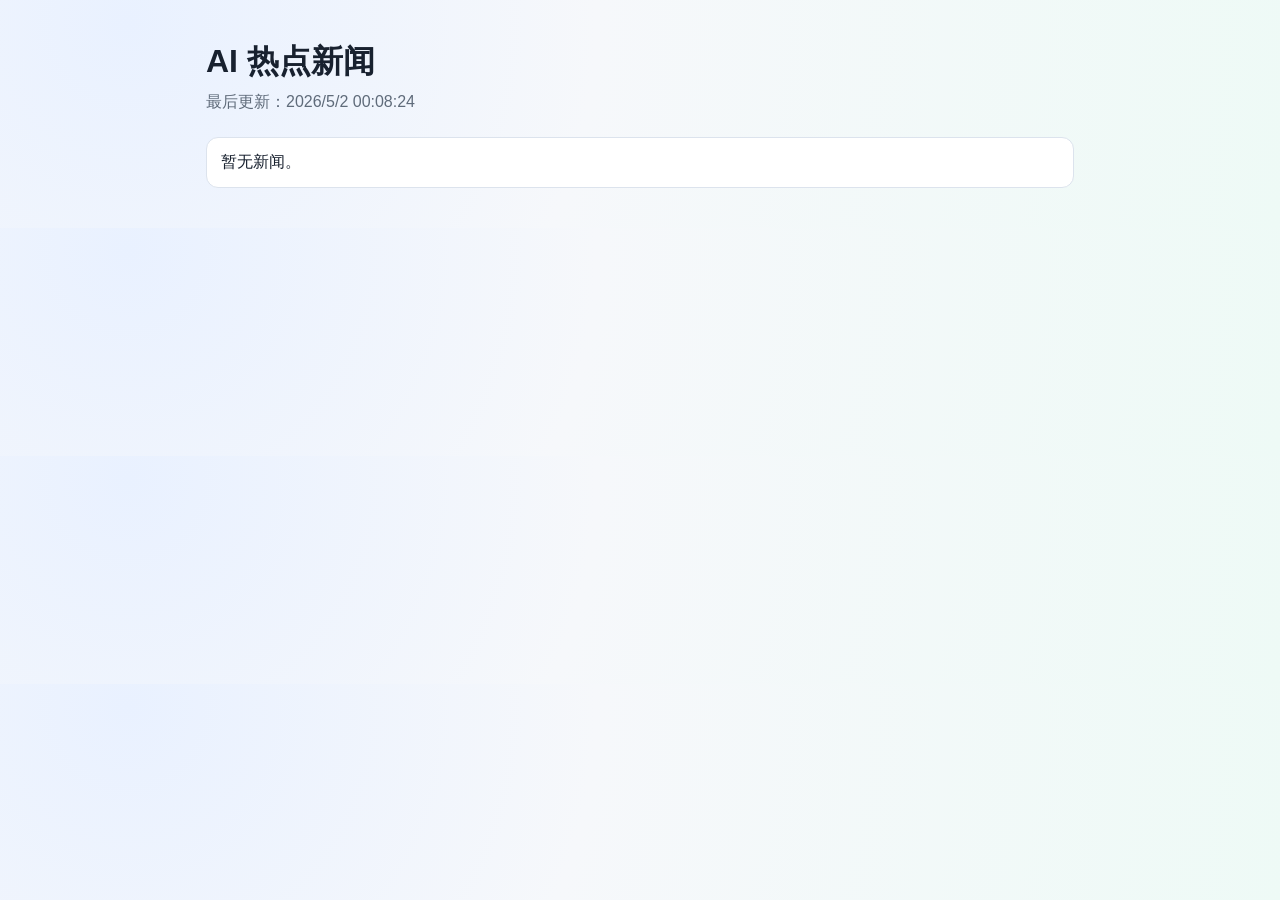
==== site/index.html @ 2c5cf378 "aifront:first patch" ====
<!doctype html>
<html lang="zh-CN">
  <head>
    <meta charset="UTF-8" />
    <meta name="viewport" content="width=device-width, initial-scale=1.0" />
    <title>AI 热点新闻</title>
    <link rel="stylesheet" href="styles.css" />
  </head>
  <body>
    <main class="container">
      <header>
        <h1>AI 热点新闻</h1>
        <p id="last-updated">加载中...</p>
      </header>

      <section>
        <ul id="news-list" class="news-list"></ul>
      </section>
    </main>

    <script src="app.js"></script>
  </body>
</html>
---- site/styles.css ----
:root {
  --bg: #f6f8fb;
  --card: #ffffff;
  --text: #18212f;
  --muted: #5f6b7a;
  --primary: #0b66ff;
  --border: #dce3ed;
}

* {
  box-sizing: border-box;
}

body {
  margin: 0;
  font-family: "Noto Sans SC", "PingFang SC", "Microsoft YaHei", sans-serif;
  color: var(--text);
  background: radial-gradient(circle at 10% 10%, #e9f1ff 0%, var(--bg) 40%, #eefaf6 100%);
}

.container {
  max-width: 900px;
  margin: 0 auto;
  padding: 40px 16px;
}

h1 {
  margin: 0;
  font-size: 2rem;
}

#last-updated {
  margin-top: 8px;
  color: var(--muted);
}

.news-list {
  list-style: none;
  padding: 0;
  margin: 24px 0 0;
  display: grid;
  gap: 12px;
}

.news-list li {
  background: var(--card);
  border: 1px solid var(--border);
  border-radius: 12px;
  padding: 14px;
}

.news-list a {
  color: var(--text);
  text-decoration: none;
  font-weight: 600;
}

.news-list a:hover {
  color: var(--primary);
}

.meta {
  margin-top: 6px;
  font-size: 0.9rem;
  color: var(--muted);
}
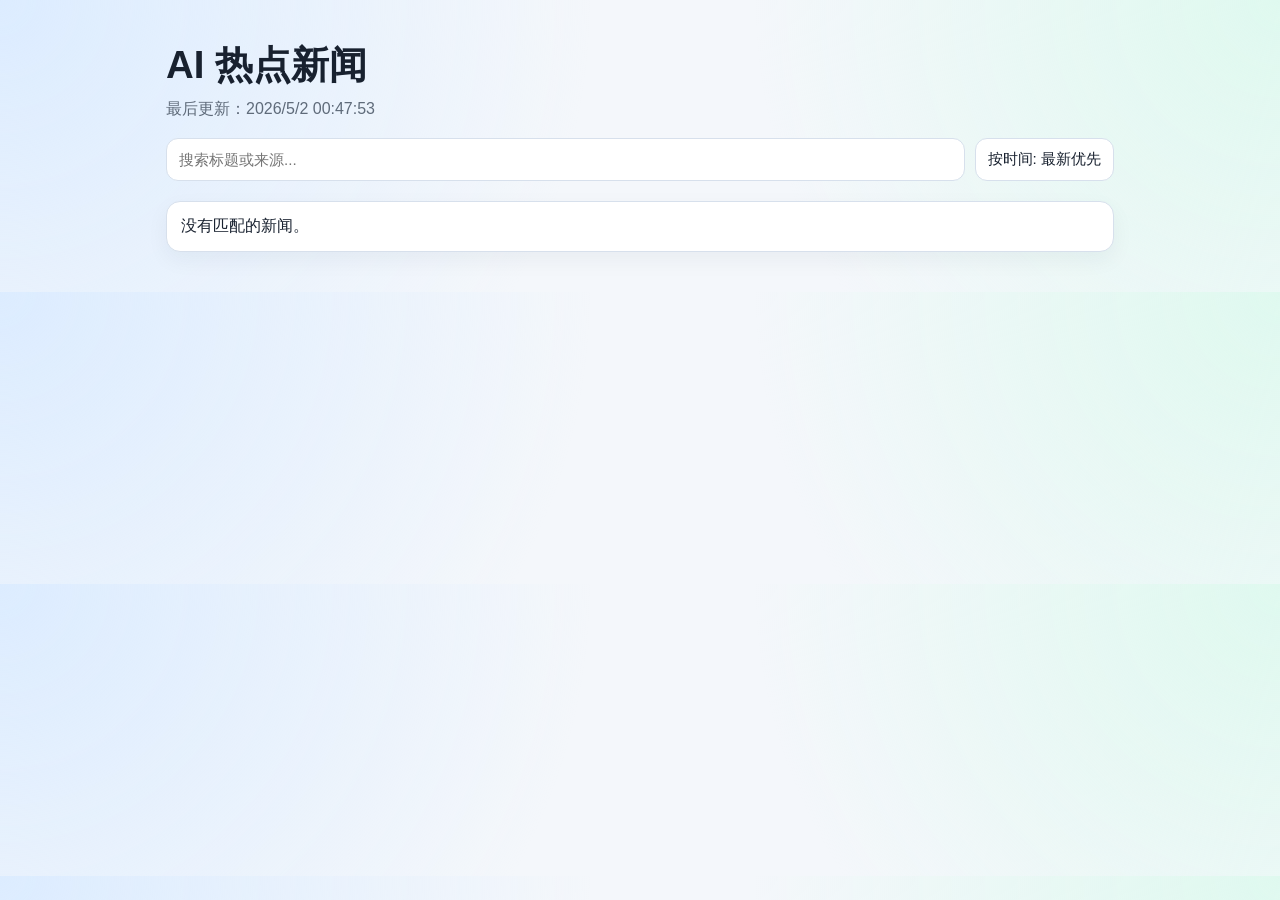
==== commit 3841388c: "修复" ====
--- a/site/index.html
+++ b/site/index.html
@@ -8,10 +8,15 @@
   </head>
   <body>
     <main class="container">
-      <header>
+      <header class="hero">
         <h1>AI 热点新闻</h1>
         <p id="last-updated">加载中...</p>
       </header>
+
+      <section class="toolbar" aria-label="新闻筛选">
+        <input id="search-input" type="search" placeholder="搜索标题或来源..." autocomplete="off" />
+        <button id="sort-btn" type="button" data-sort="desc">按时间: 最新优先</button>
+      </section>
 
       <section>
         <ul id="news-list" class="news-list"></ul>
--- a/site/styles.css
+++ b/site/styles.css
@@ -1,10 +1,11 @@
 :root {
-  --bg: #f6f8fb;
+  --bg: #f4f7fb;
   --card: #ffffff;
   --text: #18212f;
   --muted: #5f6b7a;
-  --primary: #0b66ff;
-  --border: #dce3ed;
+  --primary: #0a66ff;
+  --border: #d7e0ec;
+  --chip: #ecf3ff;
 }
 
 * {
@@ -13,20 +14,27 @@
 
 body {
   margin: 0;
+  color: var(--text);
+  background:
+    radial-gradient(circle at 0% 0%, #dcecff 0%, transparent 45%),
+    radial-gradient(circle at 100% 0%, #dff9ef 0%, transparent 40%),
+    var(--bg);
   font-family: "Noto Sans SC", "PingFang SC", "Microsoft YaHei", sans-serif;
-  color: var(--text);
-  background: radial-gradient(circle at 10% 10%, #e9f1ff 0%, var(--bg) 40%, #eefaf6 100%);
 }
 
 .container {
-  max-width: 900px;
+  max-width: 980px;
   margin: 0 auto;
   padding: 40px 16px;
 }
 
+.hero {
+  margin-bottom: 18px;
+}
+
 h1 {
   margin: 0;
-  font-size: 2rem;
+  font-size: clamp(1.7rem, 3.8vw, 2.4rem);
 }
 
 #last-updated {
@@ -34,10 +42,41 @@
   color: var(--muted);
 }
 
+.toolbar {
+  display: grid;
+  grid-template-columns: 1fr auto;
+  gap: 10px;
+  margin: 0 0 20px;
+}
+
+.toolbar input,
+.toolbar button {
+  border: 1px solid var(--border);
+  border-radius: 12px;
+  padding: 10px 12px;
+  font-size: 0.95rem;
+  background: var(--card);
+  color: var(--text);
+}
+
+.toolbar input:focus {
+  outline: 2px solid #b5d0ff;
+  border-color: #7caeff;
+}
+
+.toolbar button {
+  cursor: pointer;
+  white-space: nowrap;
+}
+
+.toolbar button:hover {
+  border-color: #7caeff;
+}
+
 .news-list {
   list-style: none;
   padding: 0;
-  margin: 24px 0 0;
+  margin: 0;
   display: grid;
   gap: 12px;
 }
@@ -45,14 +84,16 @@
 .news-list li {
   background: var(--card);
   border: 1px solid var(--border);
-  border-radius: 12px;
+  border-radius: 14px;
   padding: 14px;
+  box-shadow: 0 8px 22px rgba(20, 35, 60, 0.05);
 }
 
 .news-list a {
   color: var(--text);
   text-decoration: none;
-  font-weight: 600;
+  font-weight: 700;
+  line-height: 1.45;
 }
 
 .news-list a:hover {
@@ -60,7 +101,21 @@
 }
 
 .meta {
-  margin-top: 6px;
-  font-size: 0.9rem;
+  margin-top: 8px;
+  display: inline-block;
+  background: var(--chip);
+  padding: 3px 8px;
+  border-radius: 999px;
+  font-size: 0.86rem;
   color: var(--muted);
 }
+
+@media (max-width: 680px) {
+  .container {
+    padding-top: 28px;
+  }
+
+  .toolbar {
+    grid-template-columns: 1fr;
+  }
+}
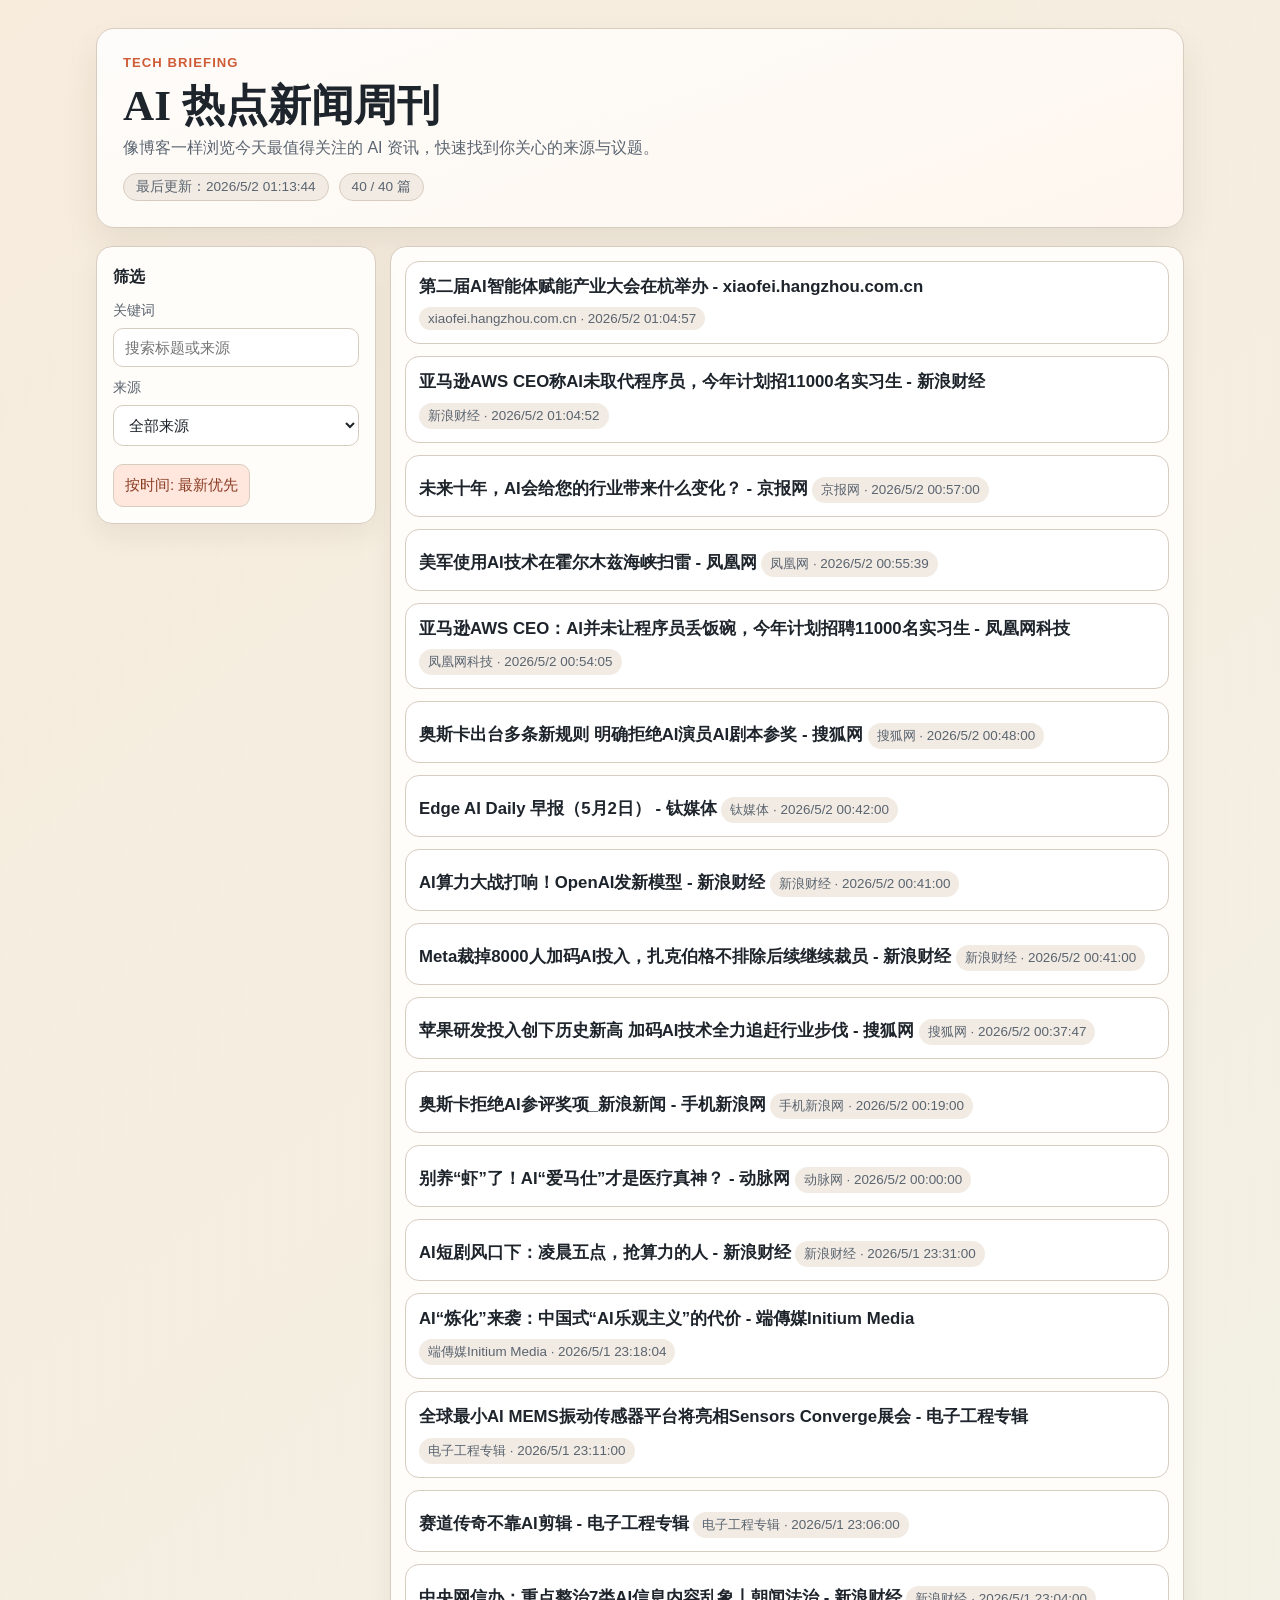
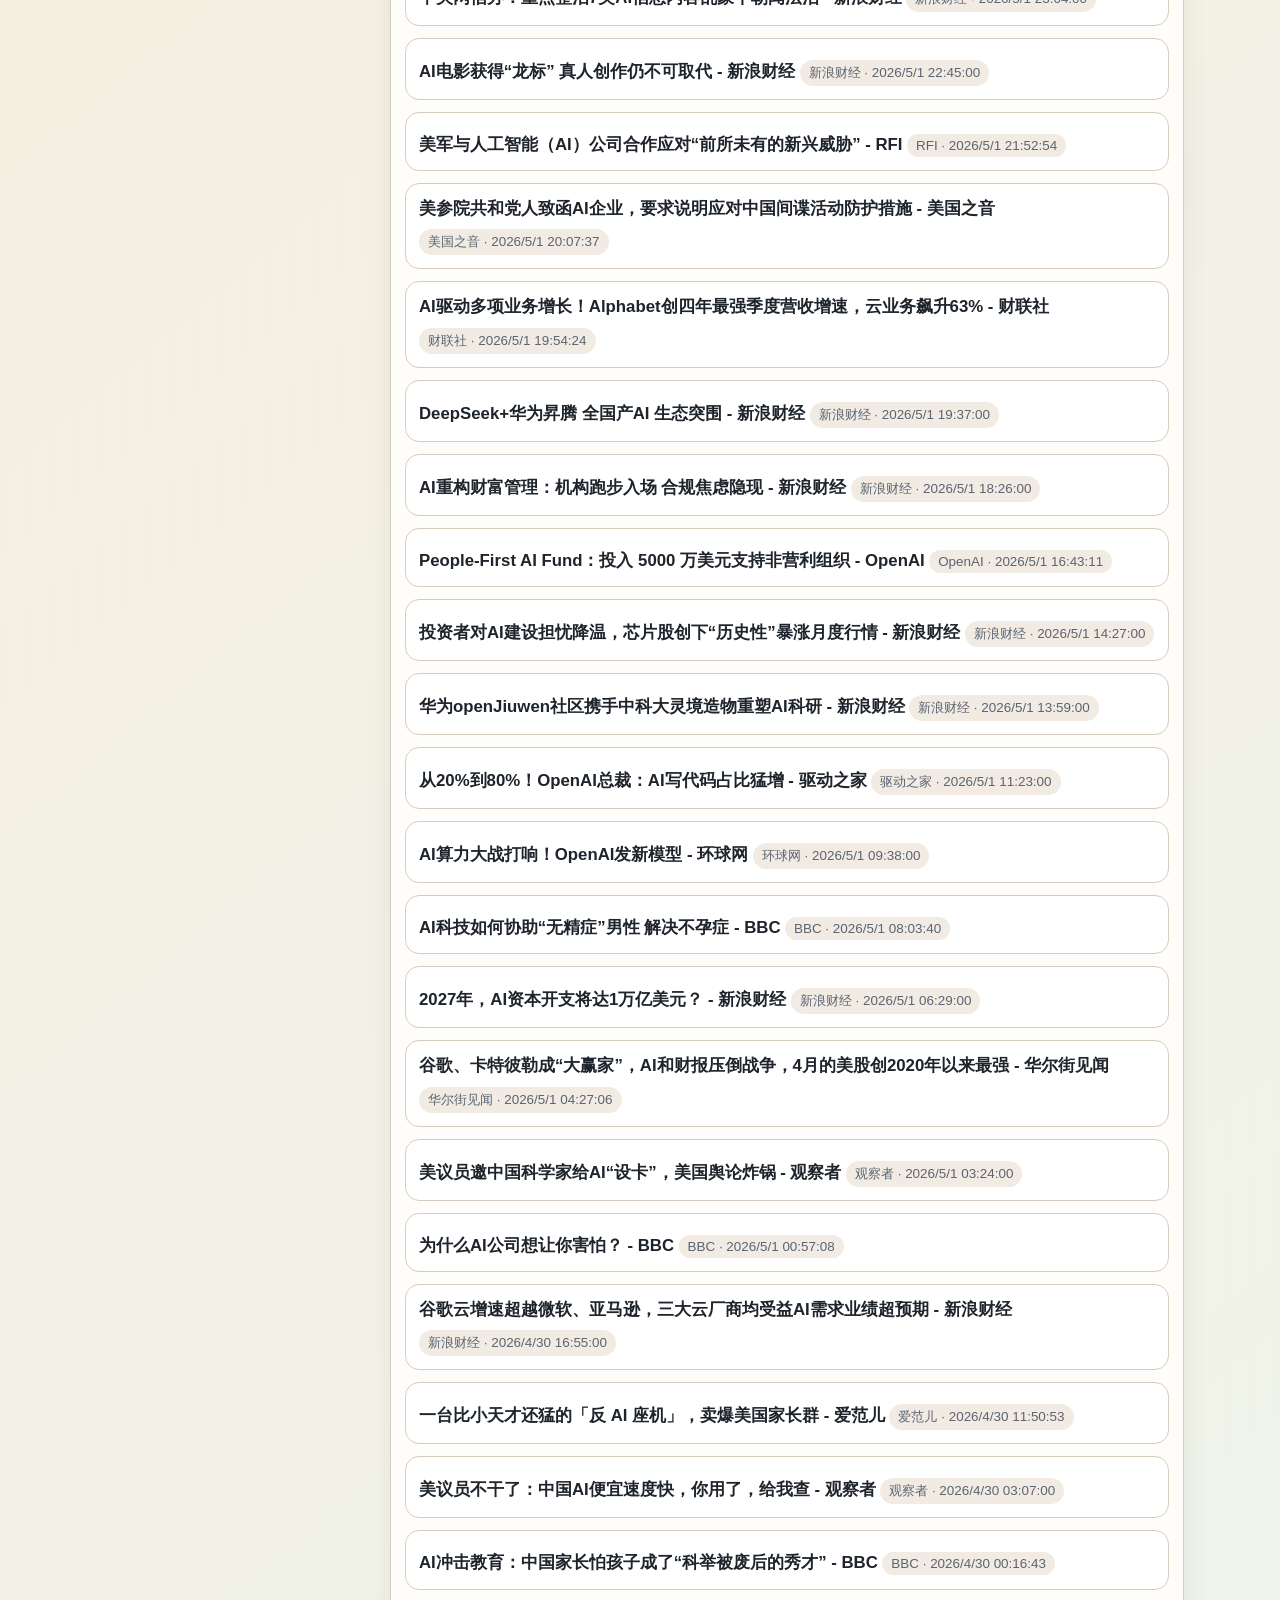
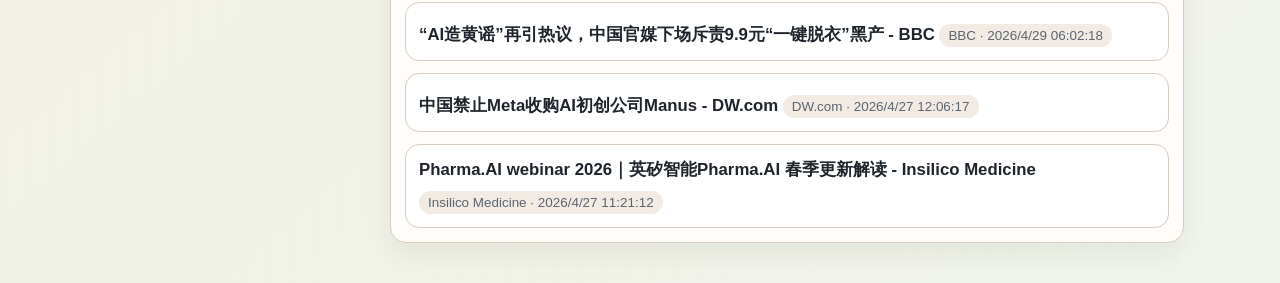
==== commit b6f33686: "feat: redesign site with blog-style layout" ====
--- a/site/index.html
+++ b/site/index.html
@@ -3,23 +3,40 @@
   <head>
     <meta charset="UTF-8" />
     <meta name="viewport" content="width=device-width, initial-scale=1.0" />
-    <title>AI 热点新闻</title>
+    <title>AI 热点新闻周刊</title>
     <link rel="stylesheet" href="styles.css" />
   </head>
   <body>
-    <main class="container">
-      <header class="hero">
-        <h1>AI 热点新闻</h1>
-        <p id="last-updated">加载中...</p>
-      </header>
-
-      <section class="toolbar" aria-label="新闻筛选">
-        <input id="search-input" type="search" placeholder="搜索标题或来源..." autocomplete="off" />
-        <button id="sort-btn" type="button" data-sort="desc">按时间: 最新优先</button>
+    <main class="page">
+      <section class="hero">
+        <p class="kicker">Tech Briefing</p>
+        <h1>AI 热点新闻周刊</h1>
+        <p class="intro">像博客一样浏览今天最值得关注的 AI 资讯，快速找到你关心的来源与议题。</p>
+        <div class="hero-meta">
+          <span id="last-updated">加载中...</span>
+          <span id="total-count">0 篇</span>
+        </div>
       </section>
 
-      <section>
-        <ul id="news-list" class="news-list"></ul>
+      <section class="layout">
+        <aside class="sidebar">
+          <h2>筛选</h2>
+          <label>
+            <span>关键词</span>
+            <input id="search-input" type="search" placeholder="搜索标题或来源" autocomplete="off" />
+          </label>
+          <label>
+            <span>来源</span>
+            <select id="source-select">
+              <option value="all">全部来源</option>
+            </select>
+          </label>
+          <button id="sort-btn" type="button" data-sort="desc">按时间: 最新优先</button>
+        </aside>
+
+        <section class="feed" aria-label="新闻列表">
+          <ul id="news-list" class="news-list"></ul>
+        </section>
       </section>
     </main>
 
--- a/site/styles.css
+++ b/site/styles.css
@@ -1,11 +1,12 @@
 :root {
-  --bg: #f4f7fb;
-  --card: #ffffff;
-  --text: #18212f;
-  --muted: #5f6b7a;
-  --primary: #0a66ff;
-  --border: #d7e0ec;
-  --chip: #ecf3ff;
+  --bg: #f4efe6;
+  --panel: #fffdf9;
+  --ink: #1e242b;
+  --muted: #5a6470;
+  --line: #d7ccc0;
+  --accent: #cf5c36;
+  --accent-soft: #ffe7de;
+  --tag: #f2ebe3;
 }
 
 * {
@@ -14,108 +15,185 @@
 
 body {
   margin: 0;
-  color: var(--text);
+  color: var(--ink);
+  font-family: "Source Han Sans SC", "PingFang SC", "Segoe UI", sans-serif;
   background:
-    radial-gradient(circle at 0% 0%, #dcecff 0%, transparent 45%),
-    radial-gradient(circle at 100% 0%, #dff9ef 0%, transparent 40%),
-    var(--bg);
-  font-family: "Noto Sans SC", "PingFang SC", "Microsoft YaHei", sans-serif;
+    linear-gradient(140deg, rgba(247, 234, 217, 0.8), rgba(238, 245, 235, 0.75)),
+    repeating-linear-gradient(90deg, rgba(0, 0, 0, 0.02), rgba(0, 0, 0, 0.02) 1px, transparent 1px, transparent 24px),
+    #f6f1e9;
 }
 
-.container {
-  max-width: 980px;
+.page {
+  max-width: 1120px;
   margin: 0 auto;
-  padding: 40px 16px;
+  padding: 28px 16px 40px;
 }
 
 .hero {
-  margin-bottom: 18px;
+  border: 1px solid var(--line);
+  background: linear-gradient(160deg, rgba(255, 255, 255, 0.85), rgba(255, 247, 239, 0.95));
+  border-radius: 18px;
+  padding: 26px;
+  box-shadow: 0 18px 34px rgba(48, 35, 22, 0.08);
+}
+
+.kicker {
+  margin: 0;
+  letter-spacing: 0.08em;
+  text-transform: uppercase;
+  color: var(--accent);
+  font-weight: 700;
+  font-size: 0.82rem;
 }
 
 h1 {
-  margin: 0;
-  font-size: clamp(1.7rem, 3.8vw, 2.4rem);
+  margin: 10px 0 6px;
+  font-family: "Noto Serif SC", "Source Han Serif SC", "Songti SC", serif;
+  font-size: clamp(1.9rem, 4vw, 2.7rem);
+  line-height: 1.2;
 }
 
-#last-updated {
-  margin-top: 8px;
+.intro {
+  margin: 0;
+  color: var(--muted);
+  max-width: 760px;
+}
+
+.hero-meta {
+  margin-top: 14px;
+  display: flex;
+  gap: 10px;
+  flex-wrap: wrap;
+}
+
+.hero-meta span {
+  border: 1px solid var(--line);
+  background: var(--tag);
+  border-radius: 999px;
+  padding: 4px 12px;
+  font-size: 0.85rem;
   color: var(--muted);
 }
 
-.toolbar {
+.layout {
+  margin-top: 18px;
   display: grid;
-  grid-template-columns: 1fr auto;
-  gap: 10px;
-  margin: 0 0 20px;
+  grid-template-columns: 280px minmax(0, 1fr);
+  gap: 14px;
+  align-items: start;
 }
 
-.toolbar input,
-.toolbar button {
-  border: 1px solid var(--border);
-  border-radius: 12px;
-  padding: 10px 12px;
-  font-size: 0.95rem;
-  background: var(--card);
-  color: var(--text);
+.sidebar,
+.feed {
+  background: var(--panel);
+  border: 1px solid var(--line);
+  border-radius: 16px;
+  box-shadow: 0 12px 26px rgba(39, 29, 19, 0.06);
 }
 
-.toolbar input:focus {
-  outline: 2px solid #b5d0ff;
-  border-color: #7caeff;
+.sidebar {
+  padding: 16px;
+  position: sticky;
+  top: 12px;
 }
 
-.toolbar button {
-  cursor: pointer;
-  white-space: nowrap;
+.sidebar h2 {
+  margin: 4px 0 14px;
+  font-size: 1rem;
 }
 
-.toolbar button:hover {
-  border-color: #7caeff;
+.sidebar label {
+  display: grid;
+  gap: 8px;
+  margin-bottom: 12px;
+}
+
+.sidebar span {
+  font-size: 0.85rem;
+  color: var(--muted);
+}
+
+.sidebar input,
+.sidebar select,
+.sidebar button {
+  border: 1px solid var(--line);
+  border-radius: 10px;
+  padding: 10px 11px;
+  font-size: 0.95rem;
+  background: #fff;
+  color: var(--ink);
+}
+
+.sidebar input:focus,
+.sidebar select:focus {
+  outline: 2px solid #f7bb9d;
+  border-color: #e49d7d;
+}
+
+.sidebar button {
+  margin-top: 6px;
+  background: var(--accent-soft);
+  color: #8a3c23;
+  cursor: pointer;
+}
+
+.sidebar button:hover {
+  background: #ffd7ca;
+}
+
+.feed {
+  padding: 14px;
 }
 
 .news-list {
   list-style: none;
+  margin: 0;
   padding: 0;
-  margin: 0;
   display: grid;
   gap: 12px;
 }
 
 .news-list li {
-  background: var(--card);
-  border: 1px solid var(--border);
+  border: 1px solid var(--line);
   border-radius: 14px;
-  padding: 14px;
-  box-shadow: 0 8px 22px rgba(20, 35, 60, 0.05);
+  background: #fff;
+  padding: 13px;
+  transition: transform 0.2s ease, box-shadow 0.2s ease;
+}
+
+.news-list li:hover {
+  transform: translateY(-2px);
+  box-shadow: 0 10px 20px rgba(70, 45, 19, 0.1);
 }
 
 .news-list a {
-  color: var(--text);
   text-decoration: none;
+  color: var(--ink);
+  font-size: 1.05rem;
+  line-height: 1.45;
   font-weight: 700;
-  line-height: 1.45;
 }
 
 .news-list a:hover {
-  color: var(--primary);
+  color: var(--accent);
 }
 
 .meta {
   margin-top: 8px;
   display: inline-block;
-  background: var(--chip);
-  padding: 3px 8px;
   border-radius: 999px;
-  font-size: 0.86rem;
+  background: var(--tag);
   color: var(--muted);
+  font-size: 0.84rem;
+  padding: 4px 9px;
 }
 
-@media (max-width: 680px) {
-  .container {
-    padding-top: 28px;
+@media (max-width: 900px) {
+  .layout {
+    grid-template-columns: 1fr;
   }
 
-  .toolbar {
-    grid-template-columns: 1fr;
+  .sidebar {
+    position: static;
   }
 }
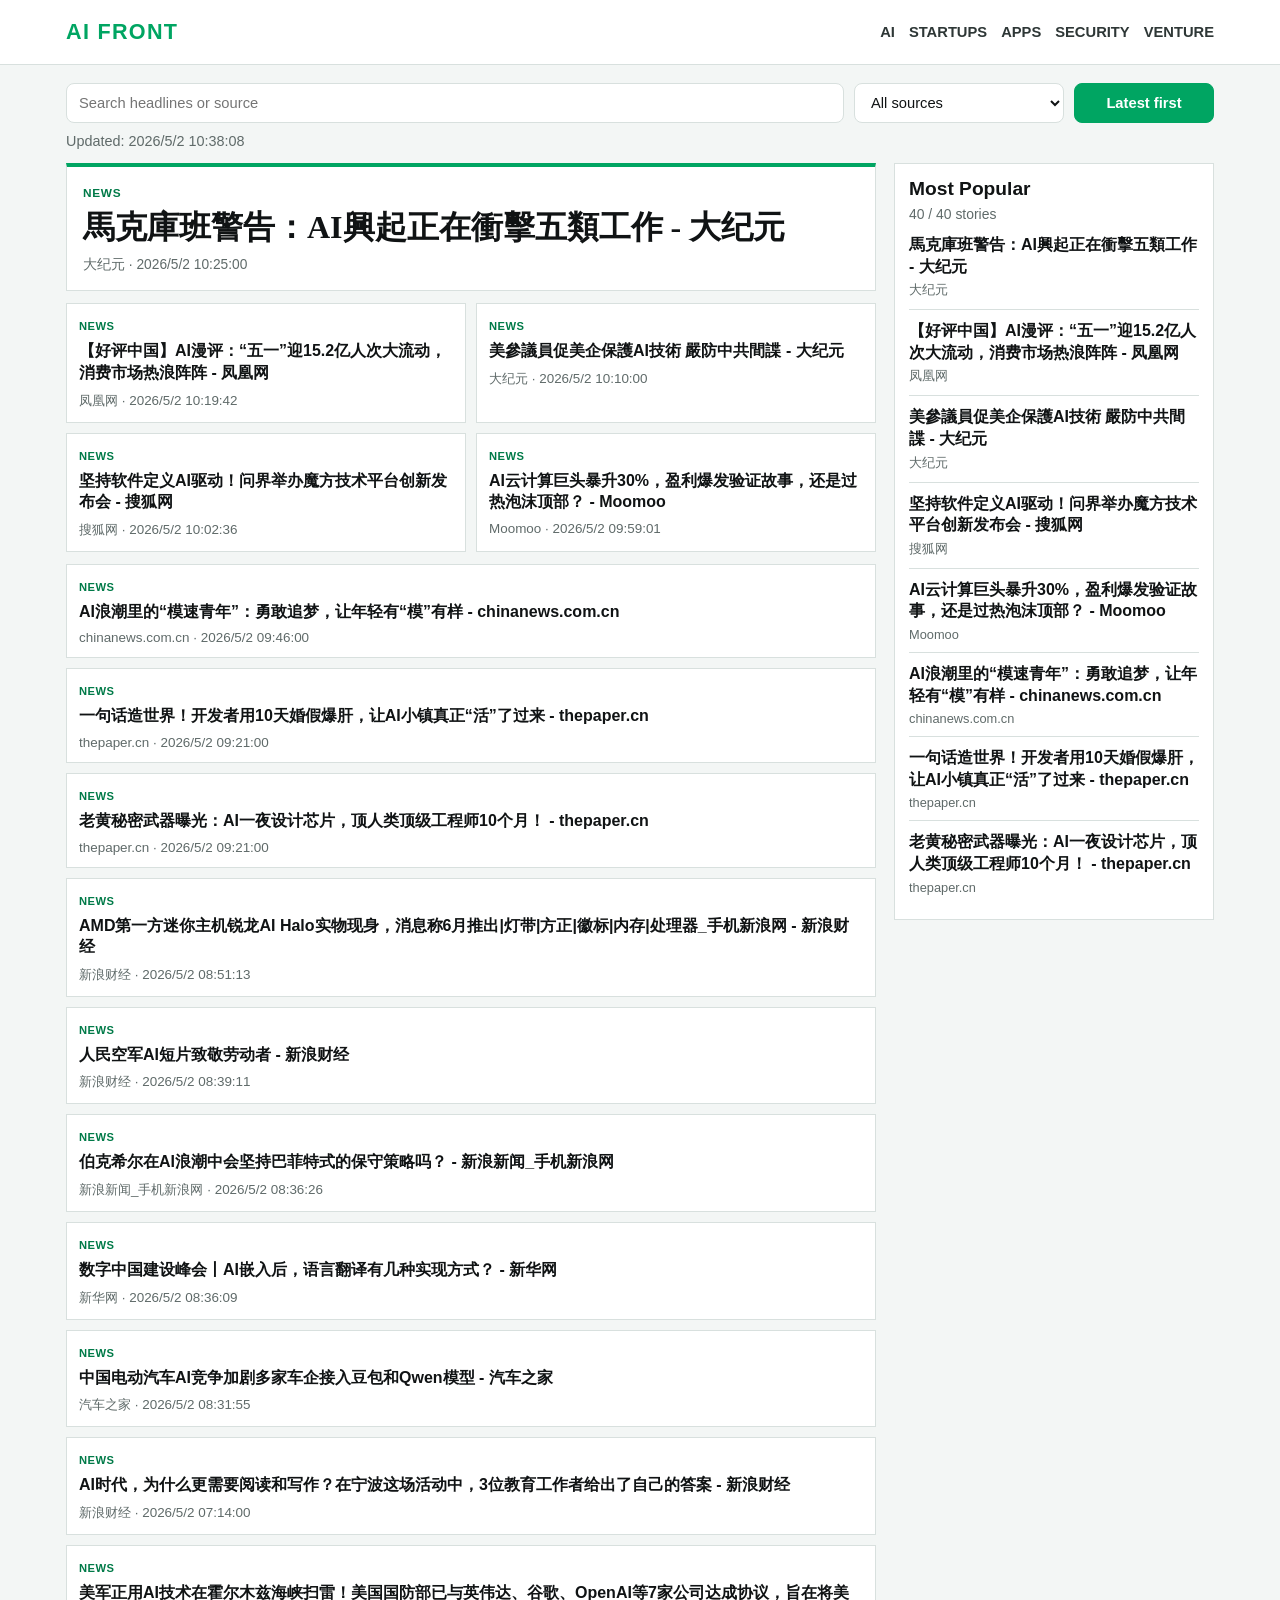
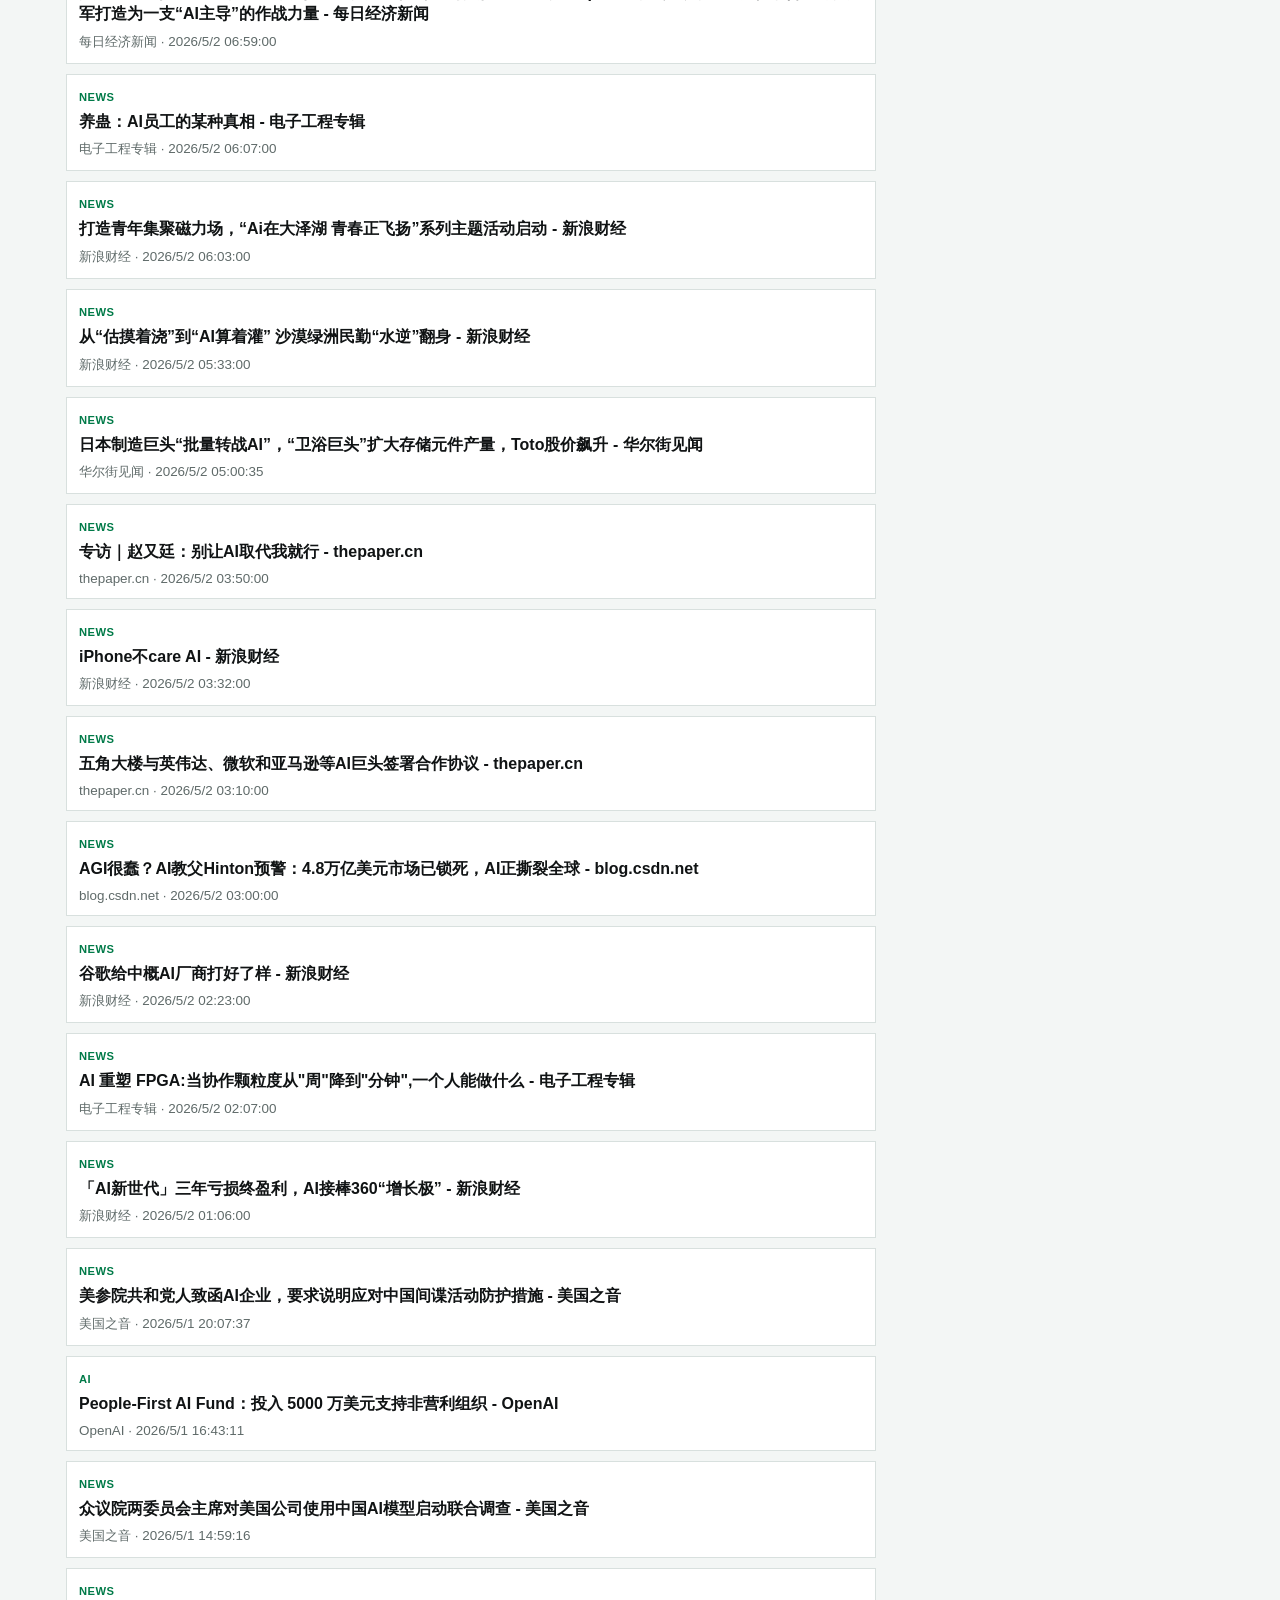
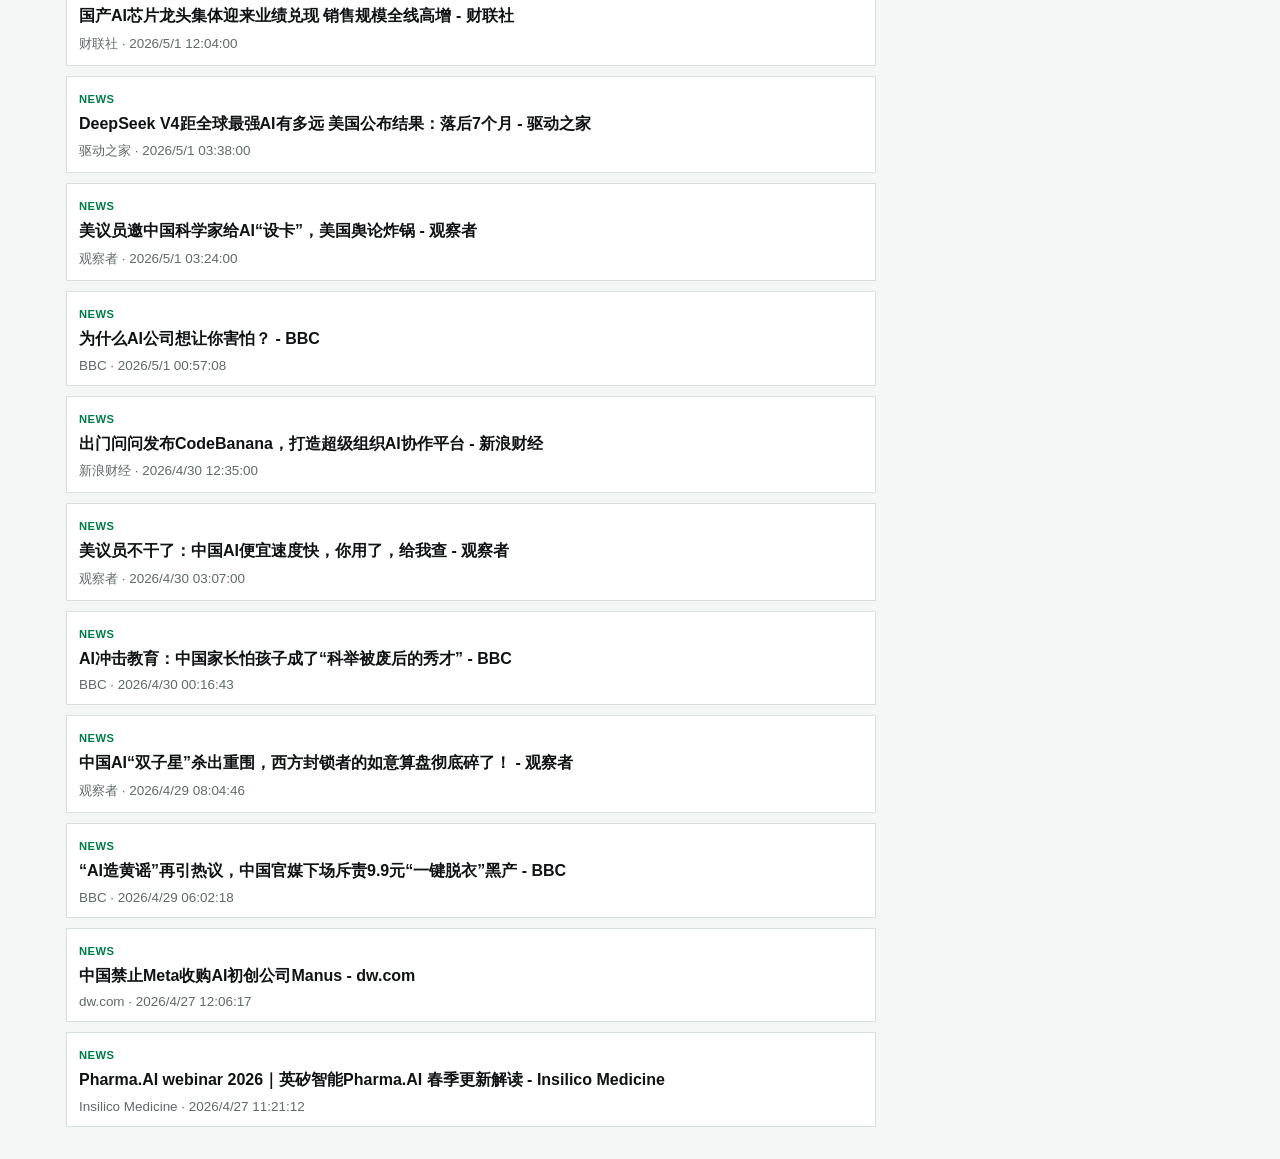
==== commit 3b186c56: "feat: restyle homepage with tech-media layout" ====
--- a/site/index.html
+++ b/site/index.html
@@ -3,40 +3,46 @@
   <head>
     <meta charset="UTF-8" />
     <meta name="viewport" content="width=device-width, initial-scale=1.0" />
-    <title>AI 热点新闻周刊</title>
+    <title>AI Front | Tech News</title>
     <link rel="stylesheet" href="styles.css" />
   </head>
   <body>
-    <main class="page">
-      <section class="hero">
-        <p class="kicker">Tech Briefing</p>
-        <h1>AI 热点新闻周刊</h1>
-        <p class="intro">像博客一样浏览今天最值得关注的 AI 资讯，快速找到你关心的来源与议题。</p>
-        <div class="hero-meta">
-          <span id="last-updated">加载中...</span>
-          <span id="total-count">0 篇</span>
-        </div>
+    <header class="topbar">
+      <div class="wrap topbar-inner">
+        <a class="brand" href="#">AI FRONT</a>
+        <nav class="nav" aria-label="主导航">
+          <a href="#">AI</a>
+          <a href="#">Startups</a>
+          <a href="#">Apps</a>
+          <a href="#">Security</a>
+          <a href="#">Venture</a>
+        </nav>
+      </div>
+    </header>
+
+    <main class="wrap page">
+      <section class="controls" aria-label="新闻筛选">
+        <input id="search-input" type="search" placeholder="Search headlines or source" autocomplete="off" />
+        <select id="source-select">
+          <option value="all">All sources</option>
+        </select>
+        <button id="sort-btn" type="button" data-sort="desc">Latest first</button>
       </section>
 
-      <section class="layout">
-        <aside class="sidebar">
-          <h2>筛选</h2>
-          <label>
-            <span>关键词</span>
-            <input id="search-input" type="search" placeholder="搜索标题或来源" autocomplete="off" />
-          </label>
-          <label>
-            <span>来源</span>
-            <select id="source-select">
-              <option value="all">全部来源</option>
-            </select>
-          </label>
-          <button id="sort-btn" type="button" data-sort="desc">按时间: 最新优先</button>
-        </aside>
+      <p id="last-updated" class="last-updated">Loading...</p>
 
-        <section class="feed" aria-label="新闻列表">
+      <section class="grid">
+        <section class="main-column">
+          <article id="lead-story" class="lead-story"></article>
+          <ul id="secondary-list" class="secondary-list"></ul>
           <ul id="news-list" class="news-list"></ul>
         </section>
+
+        <aside class="sidebar">
+          <h2>Most Popular</h2>
+          <p id="total-count" class="count">0 stories</p>
+          <ol id="popular-list" class="popular-list"></ol>
+        </aside>
       </section>
     </main>
 
--- a/site/styles.css
+++ b/site/styles.css
@@ -1,12 +1,11 @@
 :root {
-  --bg: #f4efe6;
-  --panel: #fffdf9;
-  --ink: #1e242b;
-  --muted: #5a6470;
-  --line: #d7ccc0;
-  --accent: #cf5c36;
-  --accent-soft: #ffe7de;
-  --tag: #f2ebe3;
+  --bg: #f3f6f5;
+  --paper: #ffffff;
+  --ink: #101314;
+  --muted: #5f6a69;
+  --line: #d8e0de;
+  --brand: #00a562;
+  --brand-deep: #007a48;
 }
 
 * {
@@ -16,184 +15,263 @@
 body {
   margin: 0;
   color: var(--ink);
-  font-family: "Source Han Sans SC", "PingFang SC", "Segoe UI", sans-serif;
-  background:
-    linear-gradient(140deg, rgba(247, 234, 217, 0.8), rgba(238, 245, 235, 0.75)),
-    repeating-linear-gradient(90deg, rgba(0, 0, 0, 0.02), rgba(0, 0, 0, 0.02) 1px, transparent 1px, transparent 24px),
-    #f6f1e9;
+  background: var(--bg);
+  font-family: "Helvetica Neue", "Arial Narrow", Arial, sans-serif;
+}
+
+.wrap {
+  max-width: 1180px;
+  margin: 0 auto;
+  padding: 0 16px;
+}
+
+.topbar {
+  background: #fff;
+  border-bottom: 1px solid var(--line);
+  position: sticky;
+  top: 0;
+  z-index: 10;
+}
+
+.topbar-inner {
+  min-height: 64px;
+  display: flex;
+  align-items: center;
+  justify-content: space-between;
+  gap: 16px;
+}
+
+.brand {
+  text-decoration: none;
+  color: var(--brand);
+  font-weight: 900;
+  letter-spacing: 0.06em;
+  font-size: 1.35rem;
+}
+
+.nav {
+  display: flex;
+  gap: 14px;
+  flex-wrap: wrap;
+}
+
+.nav a {
+  text-decoration: none;
+  color: #2e3736;
+  font-size: 0.92rem;
+  text-transform: uppercase;
+  font-weight: 700;
+}
+
+.nav a:hover {
+  color: var(--brand-deep);
 }
 
 .page {
-  max-width: 1120px;
-  margin: 0 auto;
-  padding: 28px 16px 40px;
-}
-
-.hero {
-  border: 1px solid var(--line);
-  background: linear-gradient(160deg, rgba(255, 255, 255, 0.85), rgba(255, 247, 239, 0.95));
-  border-radius: 18px;
-  padding: 26px;
-  box-shadow: 0 18px 34px rgba(48, 35, 22, 0.08);
-}
-
-.kicker {
+  padding-top: 18px;
+  padding-bottom: 32px;
+}
+
+.controls {
+  display: grid;
+  grid-template-columns: 1fr 210px 140px;
+  gap: 10px;
+}
+
+.controls input,
+.controls select,
+.controls button {
+  border: 1px solid var(--line);
+  background: #fff;
+  color: var(--ink);
+  border-radius: 8px;
+  padding: 10px 12px;
+  font-size: 0.92rem;
+}
+
+.controls button {
+  background: var(--brand);
+  border-color: var(--brand);
+  color: #fff;
+  font-weight: 700;
+  cursor: pointer;
+}
+
+.last-updated {
+  color: var(--muted);
+  margin: 10px 0 14px;
+  font-size: 0.9rem;
+}
+
+.grid {
+  display: grid;
+  grid-template-columns: minmax(0, 1fr) 320px;
+  gap: 18px;
+}
+
+.main-column {
+  min-width: 0;
+}
+
+.lead-story {
+  background: var(--paper);
+  border: 1px solid var(--line);
+  border-top: 4px solid var(--brand);
+  padding: 16px;
+}
+
+.lead-story .category {
+  color: var(--brand-deep);
+  text-transform: uppercase;
+  letter-spacing: 0.06em;
+  font-size: 0.74rem;
+  font-weight: 800;
+}
+
+.lead-story a {
+  display: block;
+  margin-top: 7px;
+  color: var(--ink);
+  text-decoration: none;
+  font-family: Georgia, "Times New Roman", serif;
+  font-size: clamp(1.4rem, 3.1vw, 2rem);
+  line-height: 1.2;
+  font-weight: 700;
+}
+
+.lead-story a:hover {
+  color: var(--brand-deep);
+}
+
+.lead-story .meta {
+  margin-top: 10px;
+  font-size: 0.86rem;
+  color: var(--muted);
+}
+
+.secondary-list,
+.news-list,
+.popular-list {
+  list-style: none;
+  margin: 12px 0 0;
+  padding: 0;
+}
+
+.secondary-list {
+  display: grid;
+  grid-template-columns: 1fr 1fr;
+  gap: 10px;
+}
+
+.secondary-list li,
+.news-list li {
+  background: var(--paper);
+  border: 1px solid var(--line);
+  padding: 12px;
+}
+
+.news-list li + li {
+  margin-top: 10px;
+}
+
+.secondary-list .category,
+.news-list .category {
+  color: var(--brand-deep);
+  text-transform: uppercase;
+  letter-spacing: 0.04em;
+  font-size: 0.7rem;
+  font-weight: 800;
+}
+
+.secondary-list a,
+.news-list a {
+  text-decoration: none;
+  color: var(--ink);
+  display: block;
+  margin-top: 6px;
+  font-weight: 800;
+  line-height: 1.35;
+}
+
+.news-list a:hover,
+.secondary-list a:hover {
+  color: var(--brand-deep);
+}
+
+.news-list .meta,
+.secondary-list .meta {
+  margin-top: 8px;
+  color: var(--muted);
+  font-size: 0.84rem;
+}
+
+.sidebar {
+  background: #fff;
+  border: 1px solid var(--line);
+  padding: 14px;
+  height: fit-content;
+}
+
+.sidebar h2 {
   margin: 0;
-  letter-spacing: 0.08em;
-  text-transform: uppercase;
-  color: var(--accent);
-  font-weight: 700;
-  font-size: 0.82rem;
-}
-
-h1 {
-  margin: 10px 0 6px;
-  font-family: "Noto Serif SC", "Source Han Serif SC", "Songti SC", serif;
-  font-size: clamp(1.9rem, 4vw, 2.7rem);
-  line-height: 1.2;
-}
-
-.intro {
-  margin: 0;
-  color: var(--muted);
-  max-width: 760px;
-}
-
-.hero-meta {
-  margin-top: 14px;
-  display: flex;
-  gap: 10px;
-  flex-wrap: wrap;
-}
-
-.hero-meta span {
-  border: 1px solid var(--line);
-  background: var(--tag);
-  border-radius: 999px;
-  padding: 4px 12px;
-  font-size: 0.85rem;
-  color: var(--muted);
-}
-
-.layout {
-  margin-top: 18px;
-  display: grid;
-  grid-template-columns: 280px minmax(0, 1fr);
-  gap: 14px;
-  align-items: start;
-}
-
-.sidebar,
-.feed {
-  background: var(--panel);
-  border: 1px solid var(--line);
-  border-radius: 16px;
-  box-shadow: 0 12px 26px rgba(39, 29, 19, 0.06);
-}
-
-.sidebar {
-  padding: 16px;
-  position: sticky;
-  top: 12px;
-}
-
-.sidebar h2 {
-  margin: 4px 0 14px;
-  font-size: 1rem;
-}
-
-.sidebar label {
-  display: grid;
-  gap: 8px;
-  margin-bottom: 12px;
-}
-
-.sidebar span {
-  font-size: 0.85rem;
-  color: var(--muted);
-}
-
-.sidebar input,
-.sidebar select,
-.sidebar button {
-  border: 1px solid var(--line);
-  border-radius: 10px;
-  padding: 10px 11px;
-  font-size: 0.95rem;
-  background: #fff;
-  color: var(--ink);
-}
-
-.sidebar input:focus,
-.sidebar select:focus {
-  outline: 2px solid #f7bb9d;
-  border-color: #e49d7d;
-}
-
-.sidebar button {
-  margin-top: 6px;
-  background: var(--accent-soft);
-  color: #8a3c23;
-  cursor: pointer;
-}
-
-.sidebar button:hover {
-  background: #ffd7ca;
-}
-
-.feed {
-  padding: 14px;
-}
-
-.news-list {
-  list-style: none;
-  margin: 0;
-  padding: 0;
-  display: grid;
-  gap: 12px;
-}
-
-.news-list li {
-  border: 1px solid var(--line);
-  border-radius: 14px;
-  background: #fff;
-  padding: 13px;
-  transition: transform 0.2s ease, box-shadow 0.2s ease;
-}
-
-.news-list li:hover {
-  transform: translateY(-2px);
-  box-shadow: 0 10px 20px rgba(70, 45, 19, 0.1);
-}
-
-.news-list a {
-  text-decoration: none;
-  color: var(--ink);
-  font-size: 1.05rem;
-  line-height: 1.45;
-  font-weight: 700;
-}
-
-.news-list a:hover {
-  color: var(--accent);
-}
-
-.meta {
-  margin-top: 8px;
-  display: inline-block;
-  border-radius: 999px;
-  background: var(--tag);
-  color: var(--muted);
-  font-size: 0.84rem;
-  padding: 4px 9px;
-}
-
-@media (max-width: 900px) {
-  .layout {
+  font-size: 1.2rem;
+  font-weight: 900;
+}
+
+.count {
+  color: var(--muted);
+  font-size: 0.87rem;
+  margin: 6px 0 10px;
+}
+
+.popular-list {
+  counter-reset: top;
+}
+
+.popular-list li {
+  border-top: 1px solid var(--line);
+  padding: 10px 0;
+}
+
+.popular-list li:first-child {
+  border-top: 0;
+  padding-top: 0;
+}
+
+.popular-list a {
+  text-decoration: none;
+  color: var(--ink);
+  font-weight: 700;
+  line-height: 1.35;
+}
+
+.popular-list .meta {
+  display: block;
+  margin-top: 5px;
+  color: var(--muted);
+  font-size: 0.8rem;
+}
+
+@media (max-width: 980px) {
+  .grid {
     grid-template-columns: 1fr;
   }
 
   .sidebar {
-    position: static;
-  }
-}
+    order: -1;
+  }
+}
+
+@media (max-width: 760px) {
+  .controls {
+    grid-template-columns: 1fr;
+  }
+
+  .secondary-list {
+    grid-template-columns: 1fr;
+  }
+
+  .brand {
+    font-size: 1.15rem;
+  }
+}
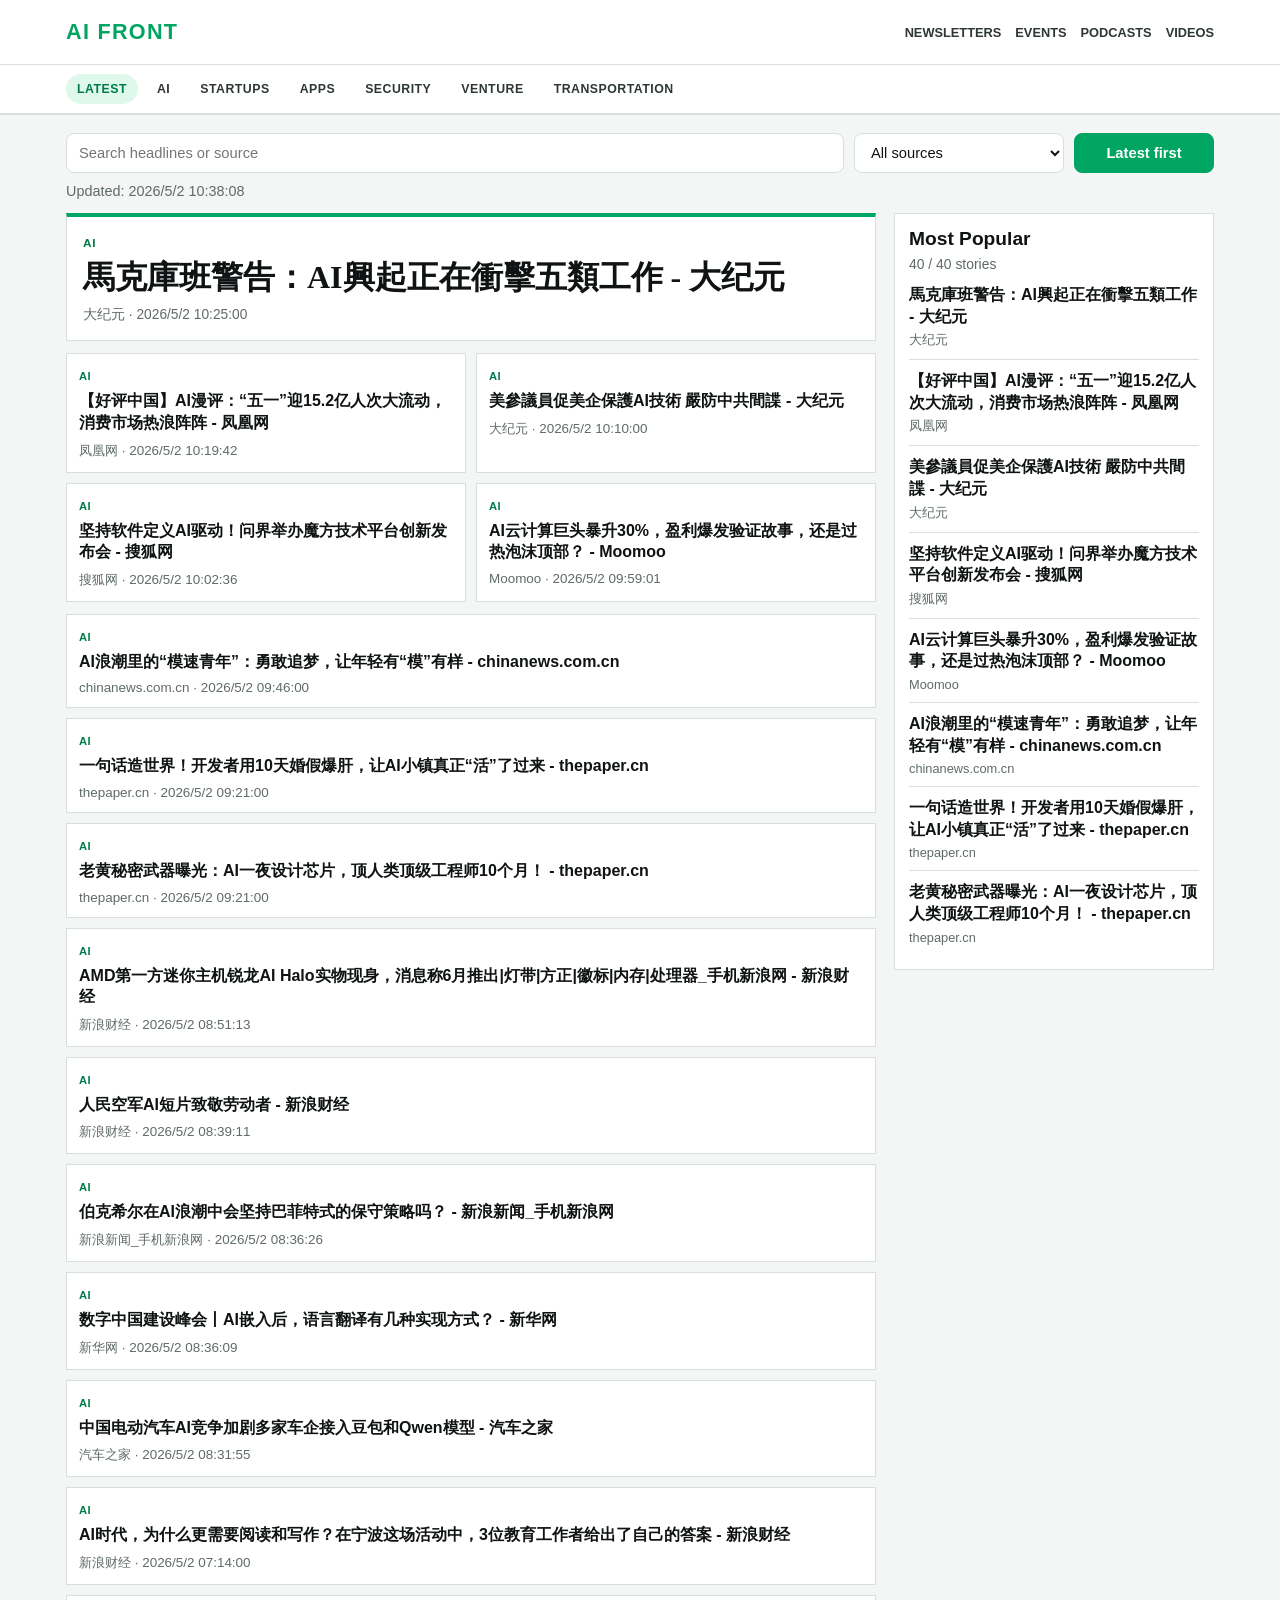
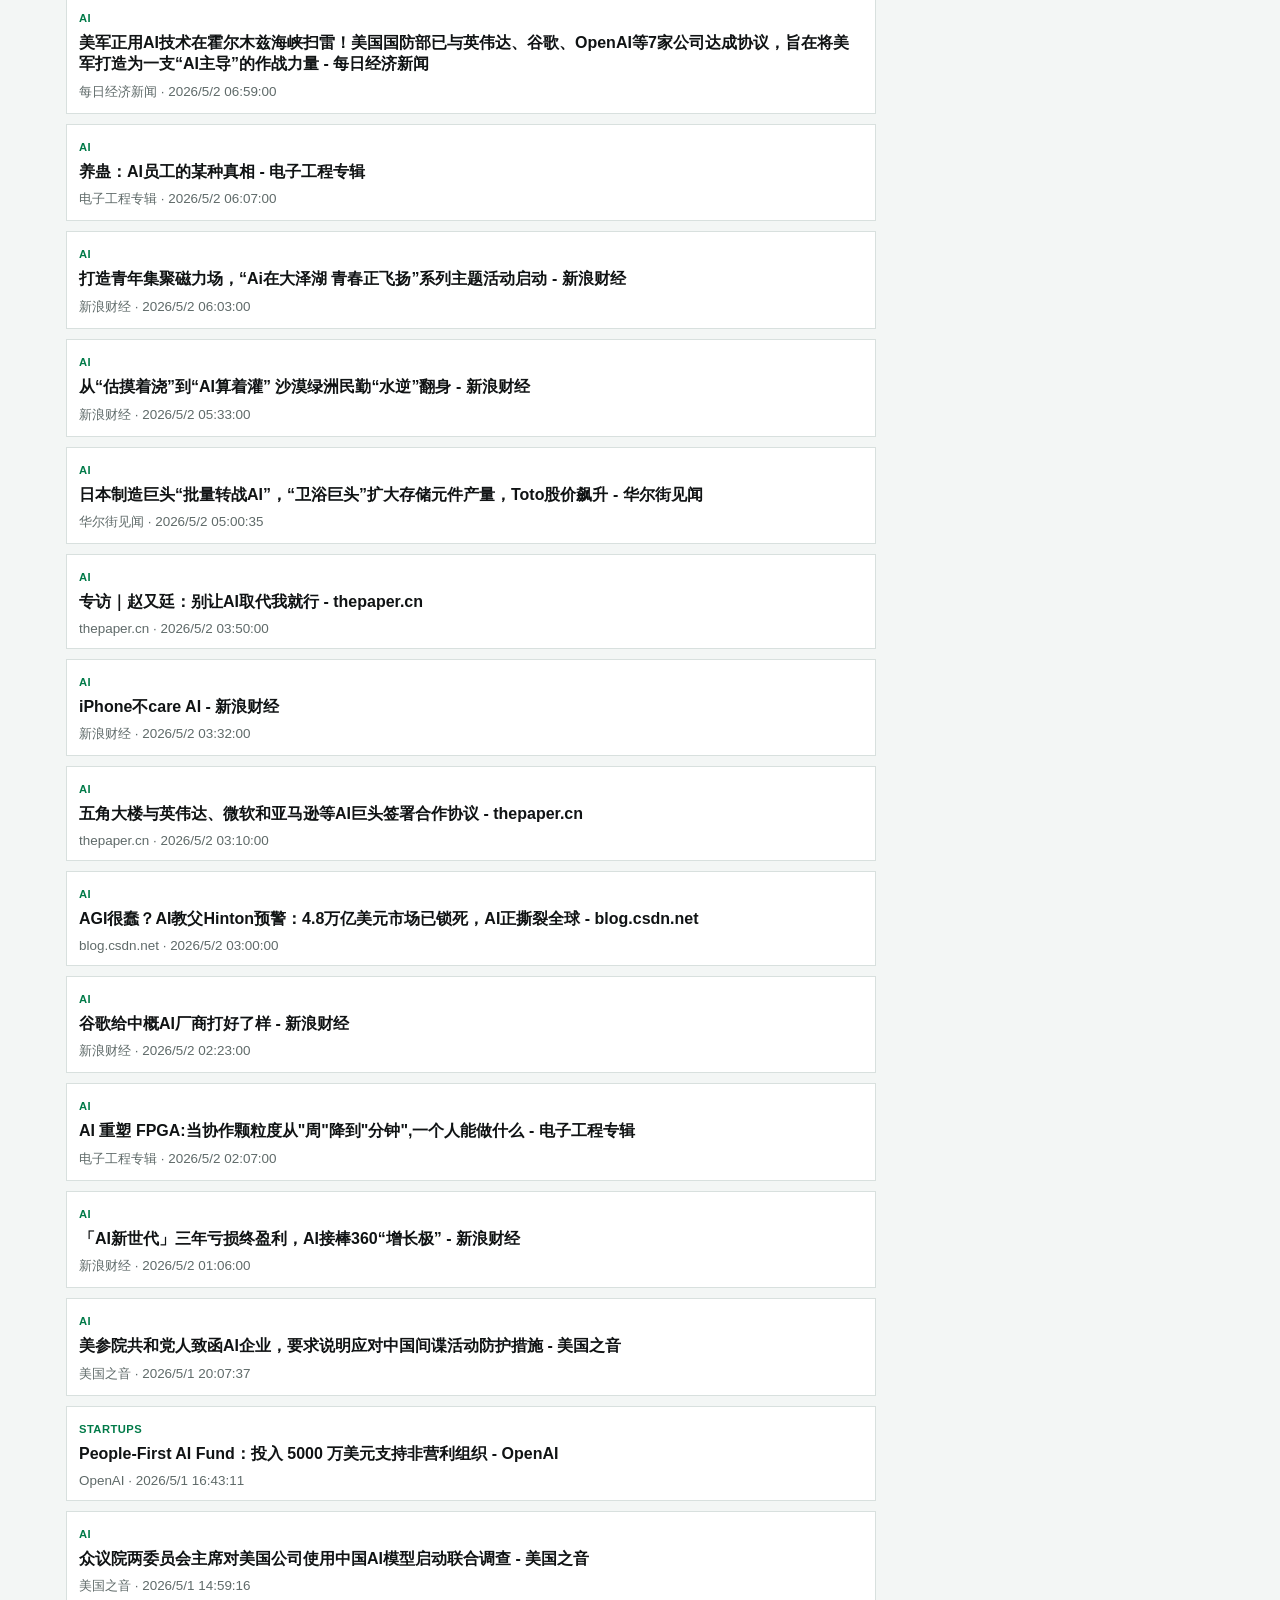
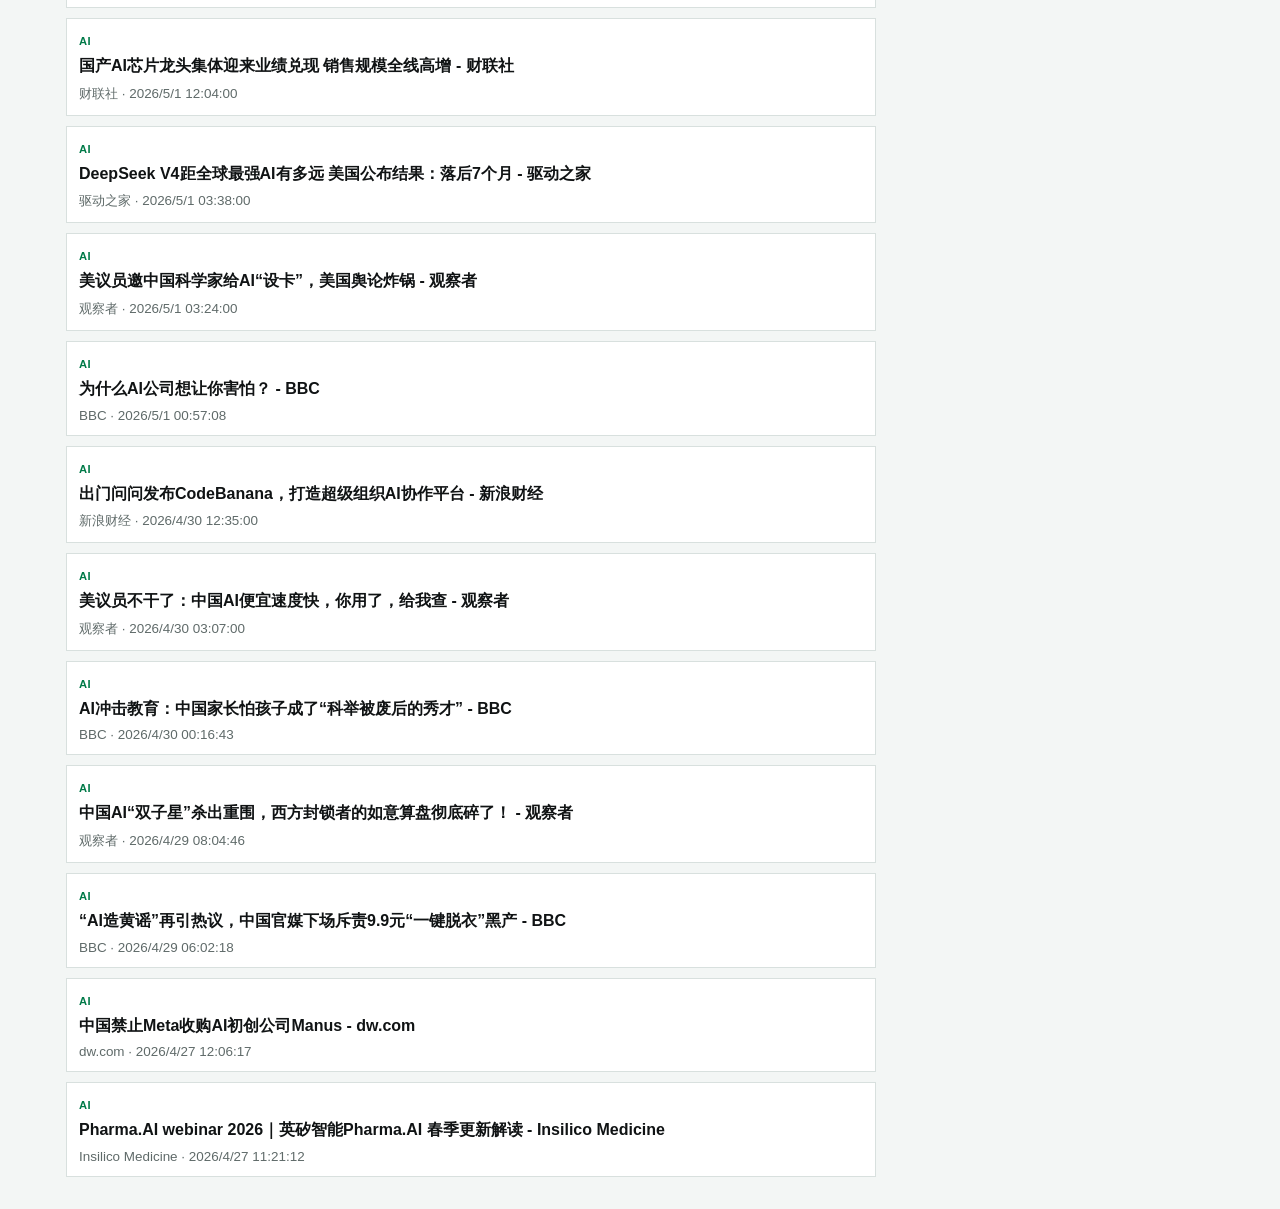
==== commit fc8775fc: "feat: replicate tech-media header and functional topic tabs" ====
--- a/site/index.html
+++ b/site/index.html
@@ -10,12 +10,22 @@
     <header class="topbar">
       <div class="wrap topbar-inner">
         <a class="brand" href="#">AI FRONT</a>
-        <nav class="nav" aria-label="主导航">
-          <a href="#">AI</a>
-          <a href="#">Startups</a>
-          <a href="#">Apps</a>
-          <a href="#">Security</a>
-          <a href="#">Venture</a>
+        <nav class="primary-nav" aria-label="主导航">
+          <a href="#">Newsletters</a>
+          <a href="#">Events</a>
+          <a href="#">Podcasts</a>
+          <a href="#">Videos</a>
+        </nav>
+      </div>
+      <div class="topics-wrap">
+        <nav id="topics-nav" class="topics-nav wrap" aria-label="Topics">
+          <button class="topic-tab active" type="button" data-topic="all">Latest</button>
+          <button class="topic-tab" type="button" data-topic="ai">AI</button>
+          <button class="topic-tab" type="button" data-topic="startups">Startups</button>
+          <button class="topic-tab" type="button" data-topic="apps">Apps</button>
+          <button class="topic-tab" type="button" data-topic="security">Security</button>
+          <button class="topic-tab" type="button" data-topic="venture">Venture</button>
+          <button class="topic-tab" type="button" data-topic="transportation">Transportation</button>
         </nav>
       </div>
     </header>
--- a/site/styles.css
+++ b/site/styles.css
@@ -30,7 +30,7 @@
   border-bottom: 1px solid var(--line);
   position: sticky;
   top: 0;
-  z-index: 10;
+  z-index: 20;
 }
 
 .topbar-inner {
@@ -49,21 +49,60 @@
   font-size: 1.35rem;
 }
 
-.nav {
+.primary-nav {
   display: flex;
   gap: 14px;
   flex-wrap: wrap;
 }
 
-.nav a {
+.primary-nav a {
   text-decoration: none;
   color: #2e3736;
-  font-size: 0.92rem;
+  font-size: 0.8rem;
   text-transform: uppercase;
-  font-weight: 700;
-}
-
-.nav a:hover {
+  font-weight: 800;
+}
+
+.primary-nav a:hover {
+  color: var(--brand-deep);
+}
+
+.topics-wrap {
+  border-top: 1px solid var(--line);
+  border-bottom: 1px solid var(--line);
+  background: #fff;
+}
+
+.topics-nav {
+  min-height: 48px;
+  display: flex;
+  align-items: center;
+  gap: 8px;
+  overflow-x: auto;
+  padding-top: 6px;
+  padding-bottom: 6px;
+}
+
+.topic-tab {
+  border: 0;
+  border-radius: 999px;
+  background: transparent;
+  color: #2e3736;
+  font-size: 0.77rem;
+  text-transform: uppercase;
+  letter-spacing: 0.04em;
+  font-weight: 800;
+  padding: 8px 11px;
+  cursor: pointer;
+  white-space: nowrap;
+}
+
+.topic-tab:hover {
+  color: var(--brand-deep);
+}
+
+.topic-tab.active {
+  background: #def8ec;
   color: var(--brand-deep);
 }
 
@@ -224,10 +263,6 @@
   margin: 6px 0 10px;
 }
 
-.popular-list {
-  counter-reset: top;
-}
-
 .popular-list li {
   border-top: 1px solid var(--line);
   padding: 10px 0;
@@ -274,4 +309,8 @@
   .brand {
     font-size: 1.15rem;
   }
-}
+
+  .primary-nav {
+    display: none;
+  }
+}
